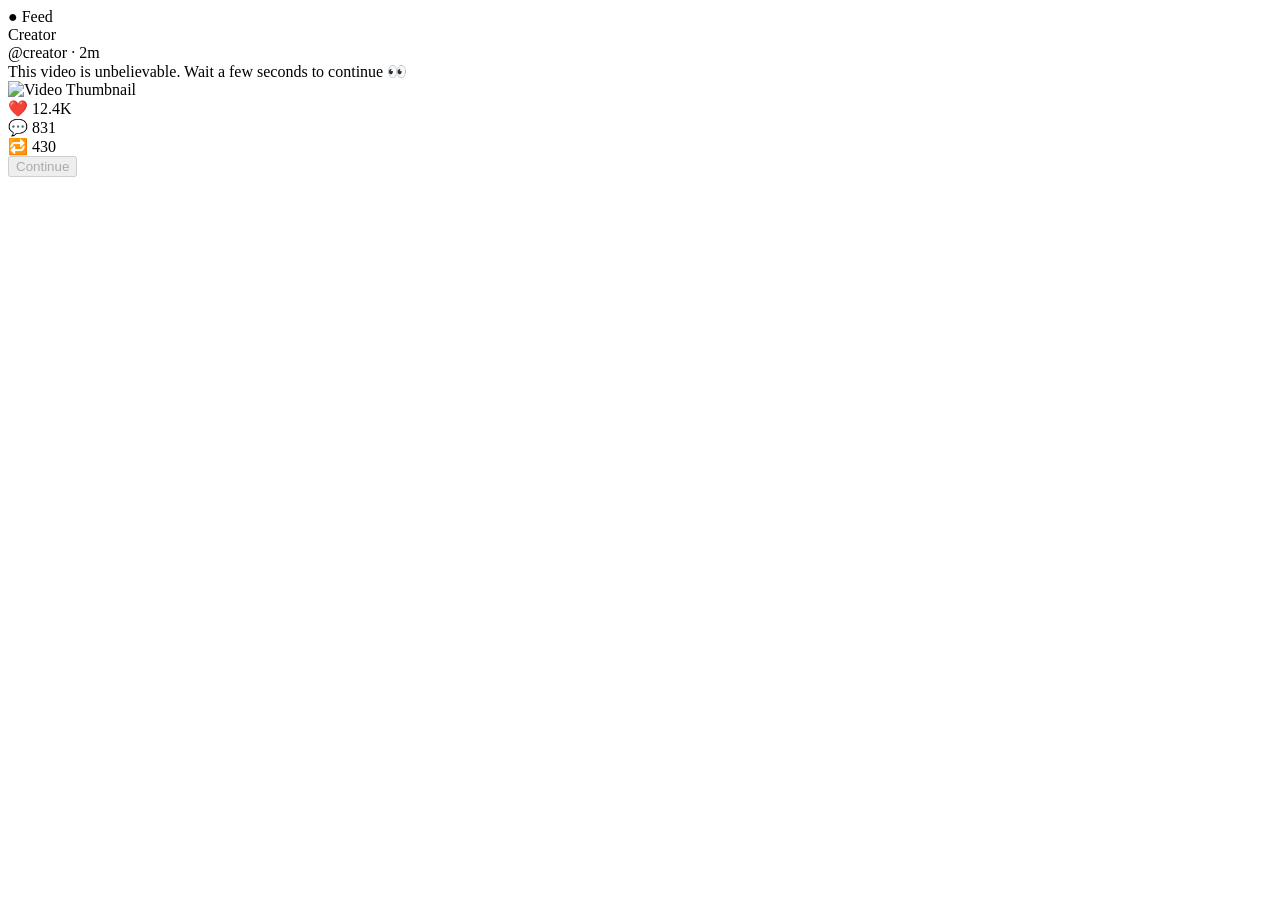
==== index.html @ c2659c4a "Add files via upload" ====
<!DOCTYPE html>
<html><head>
<meta charset="UTF-8">
<meta name="viewport" content="width=device-width, initial-scale=1.0">
<title>Feed 1</title>
<link rel="stylesheet" href="css/style.css">
</head>
<body onload="startCountdown('go','page2.html')">
<header>● Feed</header>
<div class="wrap"><div class="card">
<div class="profile"><div class="avatar"></div><div><div class="name">Creator</div><div class="user">@creator · 2m</div></div></div>
<div class="text">This video is unbelievable. Wait a few seconds to continue 👀</div>
<div class="thumb">
    <img src="assets/image.jpeg" alt="Video Thumbnail">
</div>
<div class="stats"><div>❤️ 12.4K</div><div>💬 831</div><div>🔁 430</div></div>
<div class="action">
<div class="progress"><div class="bar"></div></div>
<button id="go" data-label="Continue" disabled>Continue</button>
</div></div></div>
<script src="js/script.js"></script>
</body></html>
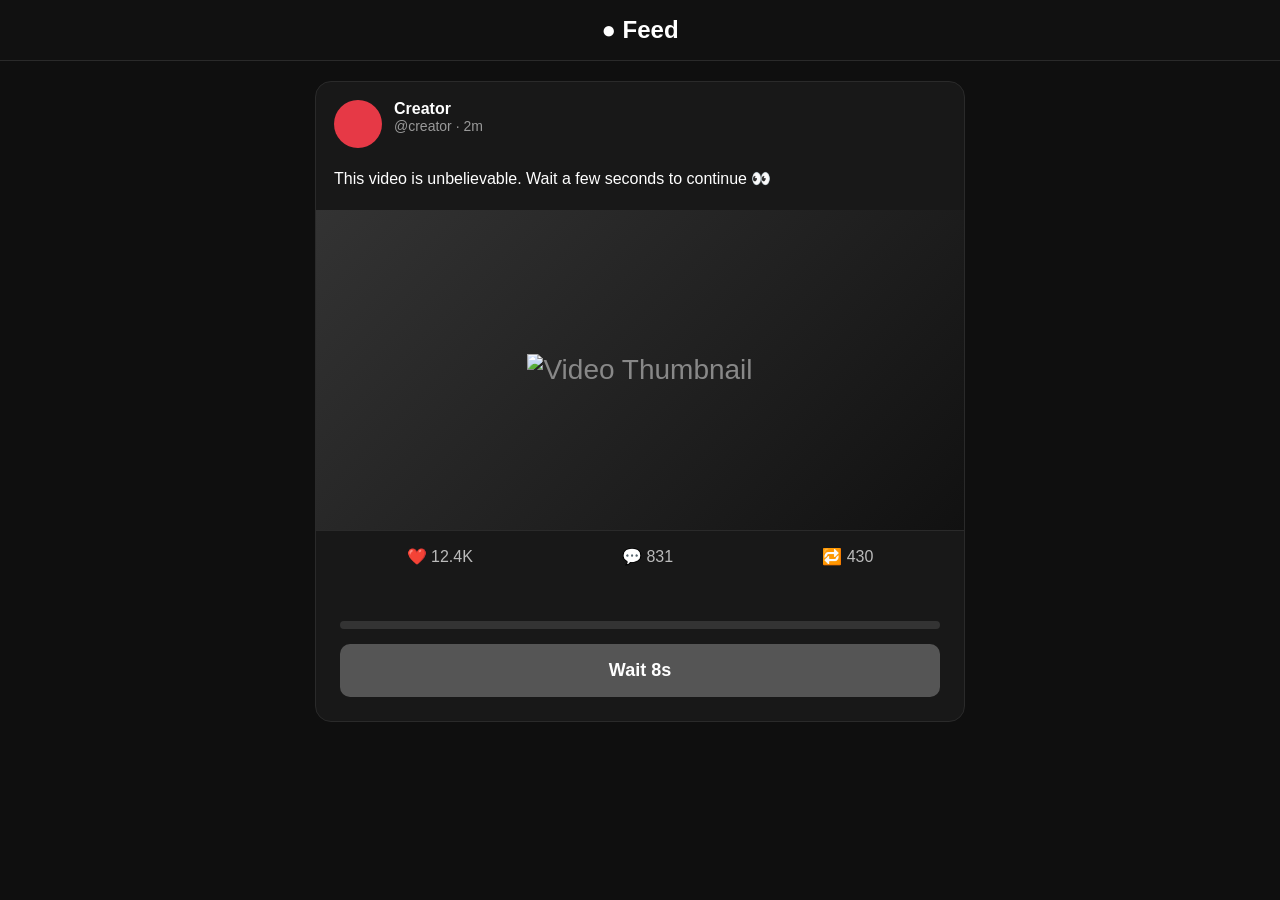
==== commit 2c23142b: "Add files via upload" ====
--- a/index.html
+++ b/index.html
@@ -3,7 +3,7 @@
 <meta charset="UTF-8">
 <meta name="viewport" content="width=device-width, initial-scale=1.0">
 <title>Feed 1</title>
-<link rel="stylesheet" href="css/style.css">
+<link rel="stylesheet" href="style.css">
 </head>
 <body onload="startCountdown('go','page2.html')">
 <header>● Feed</header>
@@ -18,5 +18,5 @@
 <div class="progress"><div class="bar"></div></div>
 <button id="go" data-label="Continue" disabled>Continue</button>
 </div></div></div>
-<script src="js/script.js"></script>
+<script src="script.js"></script>
 </body></html>
--- a/style.css
+++ b/style.css
@@ -0,0 +1,18 @@
+
+*{margin:0;padding:0;box-sizing:border-box}
+body{font-family:Arial,sans-serif;background:#0f0f0f;color:#fff}
+header{position:sticky;top:0;background:#111;border-bottom:1px solid #2a2a2a;padding:16px;text-align:center;font-size:24px;font-weight:700}
+.wrap{display:flex;justify-content:center;padding:20px}
+.card{width:min(100%,650px);background:#181818;border:1px solid #2a2a2a;border-radius:16px;overflow:hidden}
+.profile{display:flex;gap:12px;padding:18px}
+.avatar{width:48px;height:48px;border-radius:50%;background:#e63946}
+.name{font-weight:700}.user{color:#999;font-size:14px}
+.text{padding:0 18px 18px;line-height:1.6}
+.thumb{height:320px;background:linear-gradient(135deg,#333,#111);display:flex;align-items:center;justify-content:center;color:#888;font-size:28px}
+.stats{display:flex;justify-content:space-around;padding:16px;border-top:1px solid #2a2a2a;color:#bbb}
+.action{padding:24px}
+.progress{height:8px;background:#333;border-radius:99px;overflow:hidden;margin:15px 0}
+.bar{height:100%;width:0;background:#e63946;transition:width 1s linear}
+button{width:100%;padding:16px;border:none;border-radius:10px;background:#e63946;color:#fff;font-size:18px;font-weight:bold}
+button:disabled{background:#555}
+@media(max-width:600px){.thumb{height:220px}header{font-size:20px}}
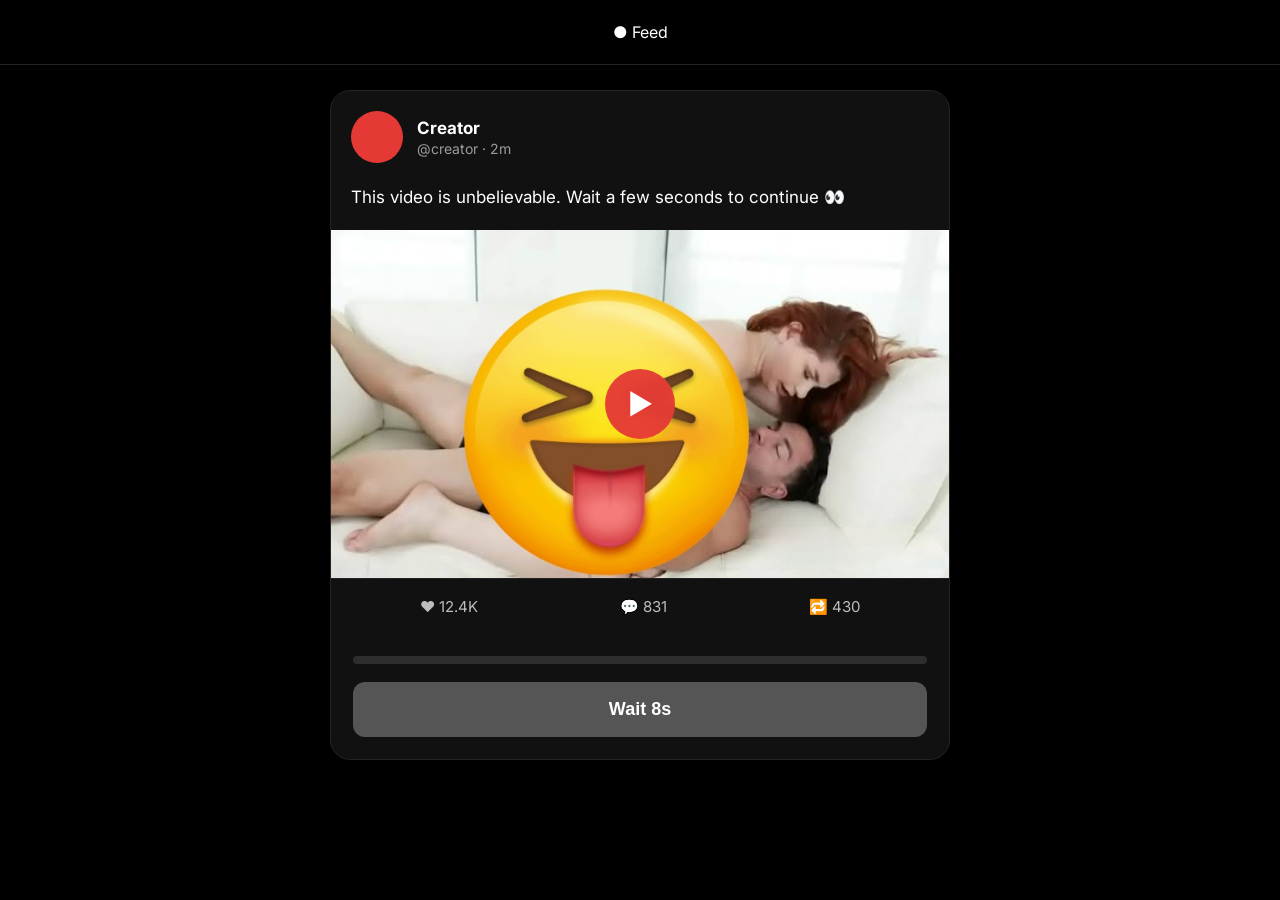
==== commit fb4e2214: "Add files via upload" ====
--- a/index.html
+++ b/index.html
@@ -11,7 +11,8 @@
 <div class="profile"><div class="avatar"></div><div><div class="name">Creator</div><div class="user">@creator · 2m</div></div></div>
 <div class="text">This video is unbelievable. Wait a few seconds to continue 👀</div>
 <div class="thumb">
-    <img src="assets/image.jpeg" alt="Video Thumbnail">
+    <img src="image.jpeg" alt="Video Thumbnail">
+    <div class="play">▶</div>
 </div>
 <div class="stats"><div>❤️ 12.4K</div><div>💬 831</div><div>🔁 430</div></div>
 <div class="action">
--- a/style.css
+++ b/style.css
@@ -1,18 +1,441 @@
-
-*{margin:0;padding:0;box-sizing:border-box}
-body{font-family:Arial,sans-serif;background:#0f0f0f;color:#fff}
-header{position:sticky;top:0;background:#111;border-bottom:1px solid #2a2a2a;padding:16px;text-align:center;font-size:24px;font-weight:700}
-.wrap{display:flex;justify-content:center;padding:20px}
-.card{width:min(100%,650px);background:#181818;border:1px solid #2a2a2a;border-radius:16px;overflow:hidden}
-.profile{display:flex;gap:12px;padding:18px}
-.avatar{width:48px;height:48px;border-radius:50%;background:#e63946}
-.name{font-weight:700}.user{color:#999;font-size:14px}
-.text{padding:0 18px 18px;line-height:1.6}
-.thumb{height:320px;background:linear-gradient(135deg,#333,#111);display:flex;align-items:center;justify-content:center;color:#888;font-size:28px}
-.stats{display:flex;justify-content:space-around;padding:16px;border-top:1px solid #2a2a2a;color:#bbb}
-.action{padding:24px}
-.progress{height:8px;background:#333;border-radius:99px;overflow:hidden;margin:15px 0}
-.bar{height:100%;width:0;background:#e63946;transition:width 1s linear}
-button{width:100%;padding:16px;border:none;border-radius:10px;background:#e63946;color:#fff;font-size:18px;font-weight:bold}
-button:disabled{background:#555}
-@media(max-width:600px){.thumb{height:220px}header{font-size:20px}}
+/* ===========================
+   Google Font
+=========================== */
+@import url('https://fonts.googleapis.com/css2?family=Inter:wght@400;500;600;700&display=swap');
+
+/* ===========================
+   Reset
+=========================== */
+
+*{
+    margin:0;
+    padding:0;
+    box-sizing:border-box;
+}
+
+html{
+    scroll-behavior:smooth;
+}
+
+body{
+    font-family:'Inter',sans-serif;
+    background:#000;
+    color:#fff;
+    min-height:100vh;
+    overflow-x:hidden;
+}
+
+/* ===========================
+   Header
+=========================== */
+
+header{
+    position:sticky;
+    top:0;
+    z-index:1000;
+
+    width:100%;
+    height:65px;
+
+    background:#000;
+
+    display:flex;
+    justify-content:center;
+    align-items:center;
+
+    border-bottom:1px solid #242424;
+}
+
+header h1{
+    font-size:22px;
+    font-weight:700;
+    color:#fff;
+}
+
+/* ===========================
+   Main Container
+=========================== */
+
+.wrap{
+    width:100%;
+    display:flex;
+    justify-content:center;
+    padding:25px 15px;
+}
+
+/* ===========================
+   Feed Card
+=========================== */
+
+.card{
+
+    width:100%;
+    max-width:620px;
+
+    background:#111;
+
+    border:1px solid #242424;
+
+    border-radius:20px;
+
+    overflow:hidden;
+
+    box-shadow:
+    0 10px 35px rgba(0,0,0,.45);
+
+    animation:fadeUp .6s ease;
+}
+
+/* ===========================
+   Profile
+=========================== */
+
+.profile{
+
+    display:flex;
+    align-items:center;
+
+    gap:14px;
+
+    padding:20px;
+}
+
+.avatar{
+
+    width:52px;
+    height:52px;
+
+    border-radius:50%;
+
+    background:#E53935;
+
+    flex-shrink:0;
+}
+
+.name{
+
+    font-size:17px;
+    font-weight:700;
+}
+
+.user{
+
+    color:#9c9c9c;
+
+    margin-top:2px;
+
+    font-size:14px;
+}
+
+/* ===========================
+   Post Text
+=========================== */
+
+.text{
+
+    padding:0 20px 18px;
+
+    font-size:17px;
+
+    line-height:1.7;
+}
+
+/* ===========================
+   Thumbnail
+=========================== */
+
+.thumb{
+
+    position:relative;
+
+    width:100%;
+
+    aspect-ratio:16/9;
+
+    overflow:hidden;
+
+    background:#181818;
+}
+
+.thumb img{
+
+    width:100%;
+    height:100%;
+
+    object-fit:cover;
+
+    object-position:center;
+
+    display:block;
+
+    transition:.4s;
+}
+
+.thumb:hover img{
+
+    transform:scale(1.04);
+}
+
+/* ===========================
+   Play Button
+=========================== */
+
+.play{
+
+    position:absolute;
+
+    top:50%;
+    left:50%;
+
+    transform:translate(-50%,-50%);
+
+    width:70px;
+    height:70px;
+
+    border-radius:50%;
+
+    background:rgba(229,57,53,.95);
+
+    color:#fff;
+
+    display:flex;
+    justify-content:center;
+    align-items:center;
+
+    font-size:28px;
+
+    backdrop-filter:blur(8px);
+}
+
+/* ===========================
+   Stats
+=========================== */
+
+.stats{
+
+    display:flex;
+
+    justify-content:space-around;
+
+    padding:18px;
+
+    border-top:1px solid #222;
+
+    color:#bdbdbd;
+
+    font-size:15px;
+}
+
+.stats div{
+
+    cursor:pointer;
+
+    transition:.3s;
+}
+
+.stats div:hover{
+
+    color:#fff;
+}
+
+/* ===========================
+   Action Section
+=========================== */
+
+.action{
+
+    padding:22px;
+}
+
+/* ===========================
+   Progress
+=========================== */
+
+.progress{
+
+    width:100%;
+
+    height:8px;
+
+    background:#2d2d2d;
+
+    border-radius:50px;
+
+    overflow:hidden;
+
+    margin-bottom:18px;
+}
+
+.bar{
+
+    width:0%;
+
+    height:100%;
+
+    background:linear-gradient(90deg,#E53935,#ff6b6b);
+
+    transition:width 1s linear;
+}
+
+/* ===========================
+   Button
+=========================== */
+
+button{
+
+    width:100%;
+
+    padding:17px;
+
+    border:none;
+
+    border-radius:12px;
+
+    background:#E53935;
+
+    color:#fff;
+
+    font-size:18px;
+
+    font-weight:700;
+
+    cursor:pointer;
+
+    transition:.3s;
+}
+
+button:hover:not(:disabled){
+
+    background:#ff4b4b;
+
+    transform:translateY(-2px);
+}
+
+button:disabled{
+
+    background:#555;
+
+    cursor:not-allowed;
+}
+
+/* ===========================
+   Animations
+=========================== */
+
+@keyframes fadeUp{
+
+    from{
+
+        opacity:0;
+
+        transform:translateY(25px);
+    }
+
+    to{
+
+        opacity:1;
+
+        transform:translateY(0);
+    }
+
+}
+
+/* ===========================
+   Tablet
+=========================== */
+
+@media (max-width:768px){
+
+    header{
+
+        height:60px;
+    }
+
+    header h1{
+
+        font-size:20px;
+    }
+
+    .card{
+
+        border-radius:16px;
+    }
+
+    .text{
+
+        font-size:16px;
+    }
+
+}
+
+/* ===========================
+   Mobile
+=========================== */
+
+@media (max-width:480px){
+
+    .wrap{
+
+        padding:0;
+    }
+
+    .card{
+
+        border-radius:0;
+
+        border:none;
+
+        max-width:100%;
+    }
+
+    .profile{
+
+        padding:16px;
+    }
+
+    .avatar{
+
+        width:46px;
+        height:46px;
+    }
+
+    .text{
+
+        padding:0 16px 16px;
+
+        font-size:15px;
+    }
+
+    .stats{
+
+        font-size:14px;
+
+        padding:15px;
+    }
+
+    .action{
+
+        padding:16px;
+    }
+
+    button{
+
+        padding:15px;
+
+        font-size:17px;
+    }
+
+}
+
+/* ===========================
+   Large Screens
+=========================== */
+
+@media (min-width:1400px){
+
+    .card{
+
+        max-width:700px;
+    }
+
+}
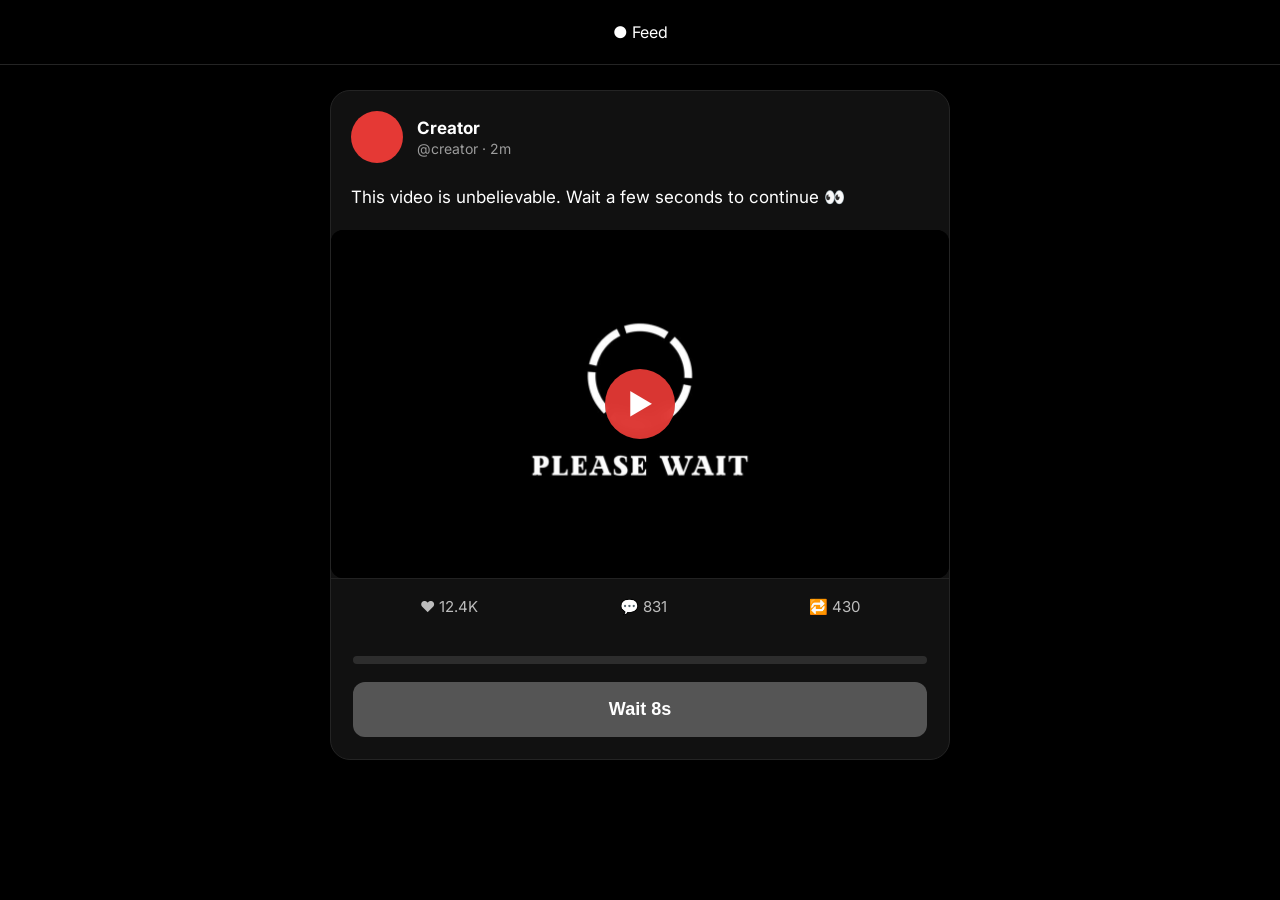
==== commit 38244d0e: "Add files via upload" ====
--- a/index.html
+++ b/index.html
@@ -1,5 +1,6 @@
 <!DOCTYPE html>
-<html><head>
+<html>
+<head>
 <meta charset="UTF-8">
 <meta name="viewport" content="width=device-width, initial-scale=1.0">
 <title>Feed 1</title>
@@ -11,7 +12,7 @@
 <div class="profile"><div class="avatar"></div><div><div class="name">Creator</div><div class="user">@creator · 2m</div></div></div>
 <div class="text">This video is unbelievable. Wait a few seconds to continue 👀</div>
 <div class="thumb">
-    <img src="image.jpeg" alt="Video Thumbnail">
+    <img src="wait.jpg" alt="Video Thumbnail">
     <div class="play">▶</div>
 </div>
 <div class="stats"><div>❤️ 12.4K</div><div>💬 831</div><div>🔁 430</div></div>
--- a/style.css
+++ b/style.css
@@ -145,30 +145,24 @@
 =========================== */
 
 .thumb{
-
-    position:relative;
-
-    width:100%;
-
-    aspect-ratio:16/9;
-
-    overflow:hidden;
-
-    background:#181818;
+    position: relative;
+    width: 100%;
+    max-height: 420px;
+    overflow: hidden;
+    border-radius: 12px;
+    background: #000;
+
+    display: flex;
+    justify-content: center;
+    align-items: center;
 }
 
 .thumb img{
-
-    width:100%;
-    height:100%;
-
-    object-fit:cover;
-
-    object-position:center;
-
-    display:block;
-
-    transition:.4s;
+    width: 100%;
+    height: auto;
+    max-height: 420px;
+    object-fit: contain;
+    display: block;
 }
 
 .thumb:hover img{
